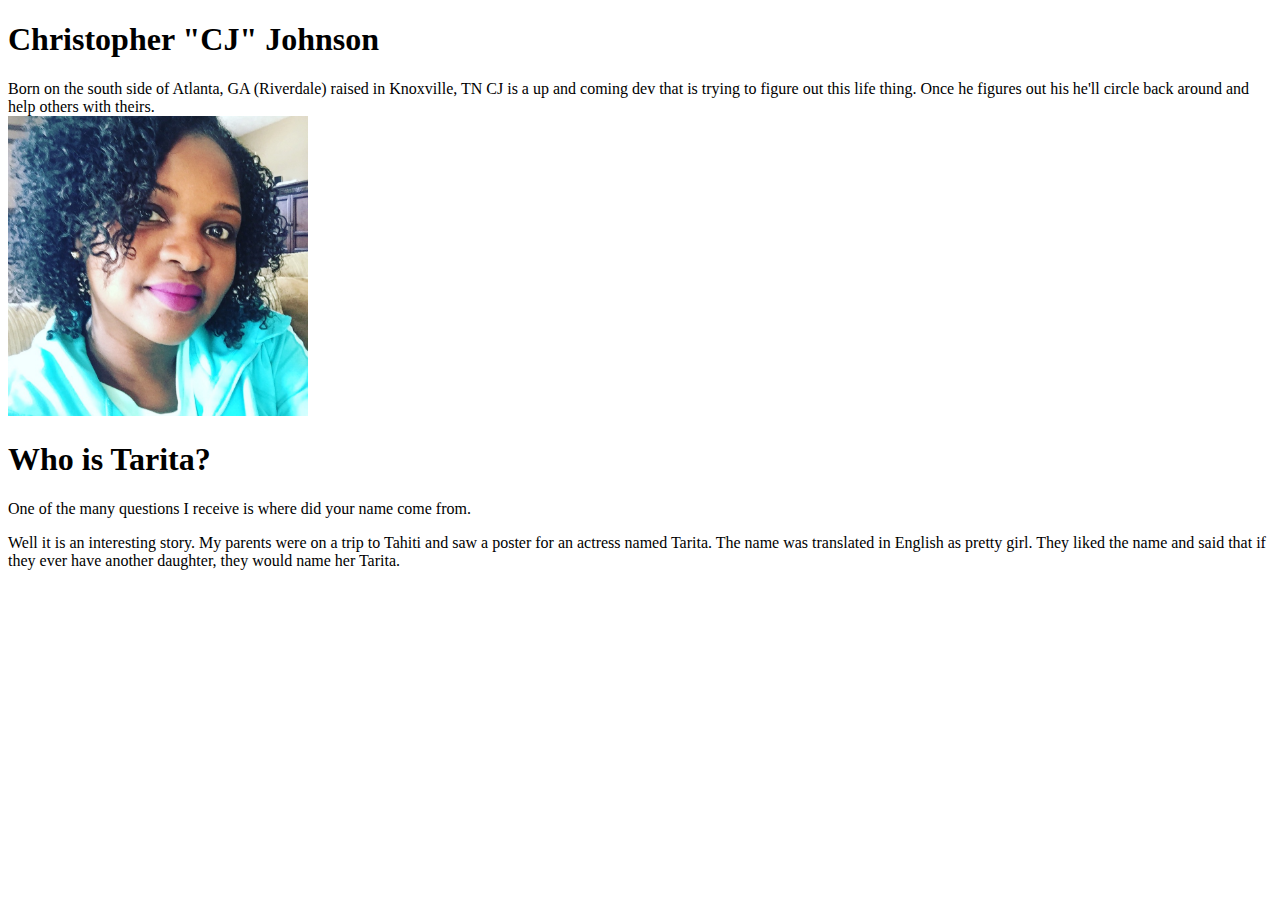
==== aboutus.html @ bb0d76a2 "Merge pull request #6 from Baybedoll-techgirl/Tarita-BIO" ====
<!DOCTYPE html>
<html lang="en">
<head>
    <meta charset="UTF-8">
    <meta http-equiv="X-UA-Compatible" content="IE=edge">
    <meta name="viewport" content="width=device-width, initial-scale=1.0">
    <title>About Us</title>
    <link rel="stylesheet" href="style.css">
    
</head>
  <body>
<div class="CJ">
<h1>Christopher "CJ" Johnson</h1>
   Born on the south side of Atlanta, GA (Riverdale) raised in Knoxville, TN CJ is a up and coming dev that is trying to figure out this life thing. Once he figures out his he'll circle back around and help others with theirs.
  </div>
<div class="tj">
    <img src='TJ_photo.jpeg' alt='Picture of Tarita' width="300" height="300">
    <h1>Who is Tarita?</h1>
    <p>One of the many questions I receive is where did your name come from.
    </p>
    <p>Well it is an interesting story. My parents were on a trip to Tahiti and saw a poster for an actress named Tarita. The name was translated in English as pretty girl. They liked the name and said that if they ever have another daughter, they would name her Tarita.</p>
    </div>
  <script src="script.js"></script>
</body>
</html>
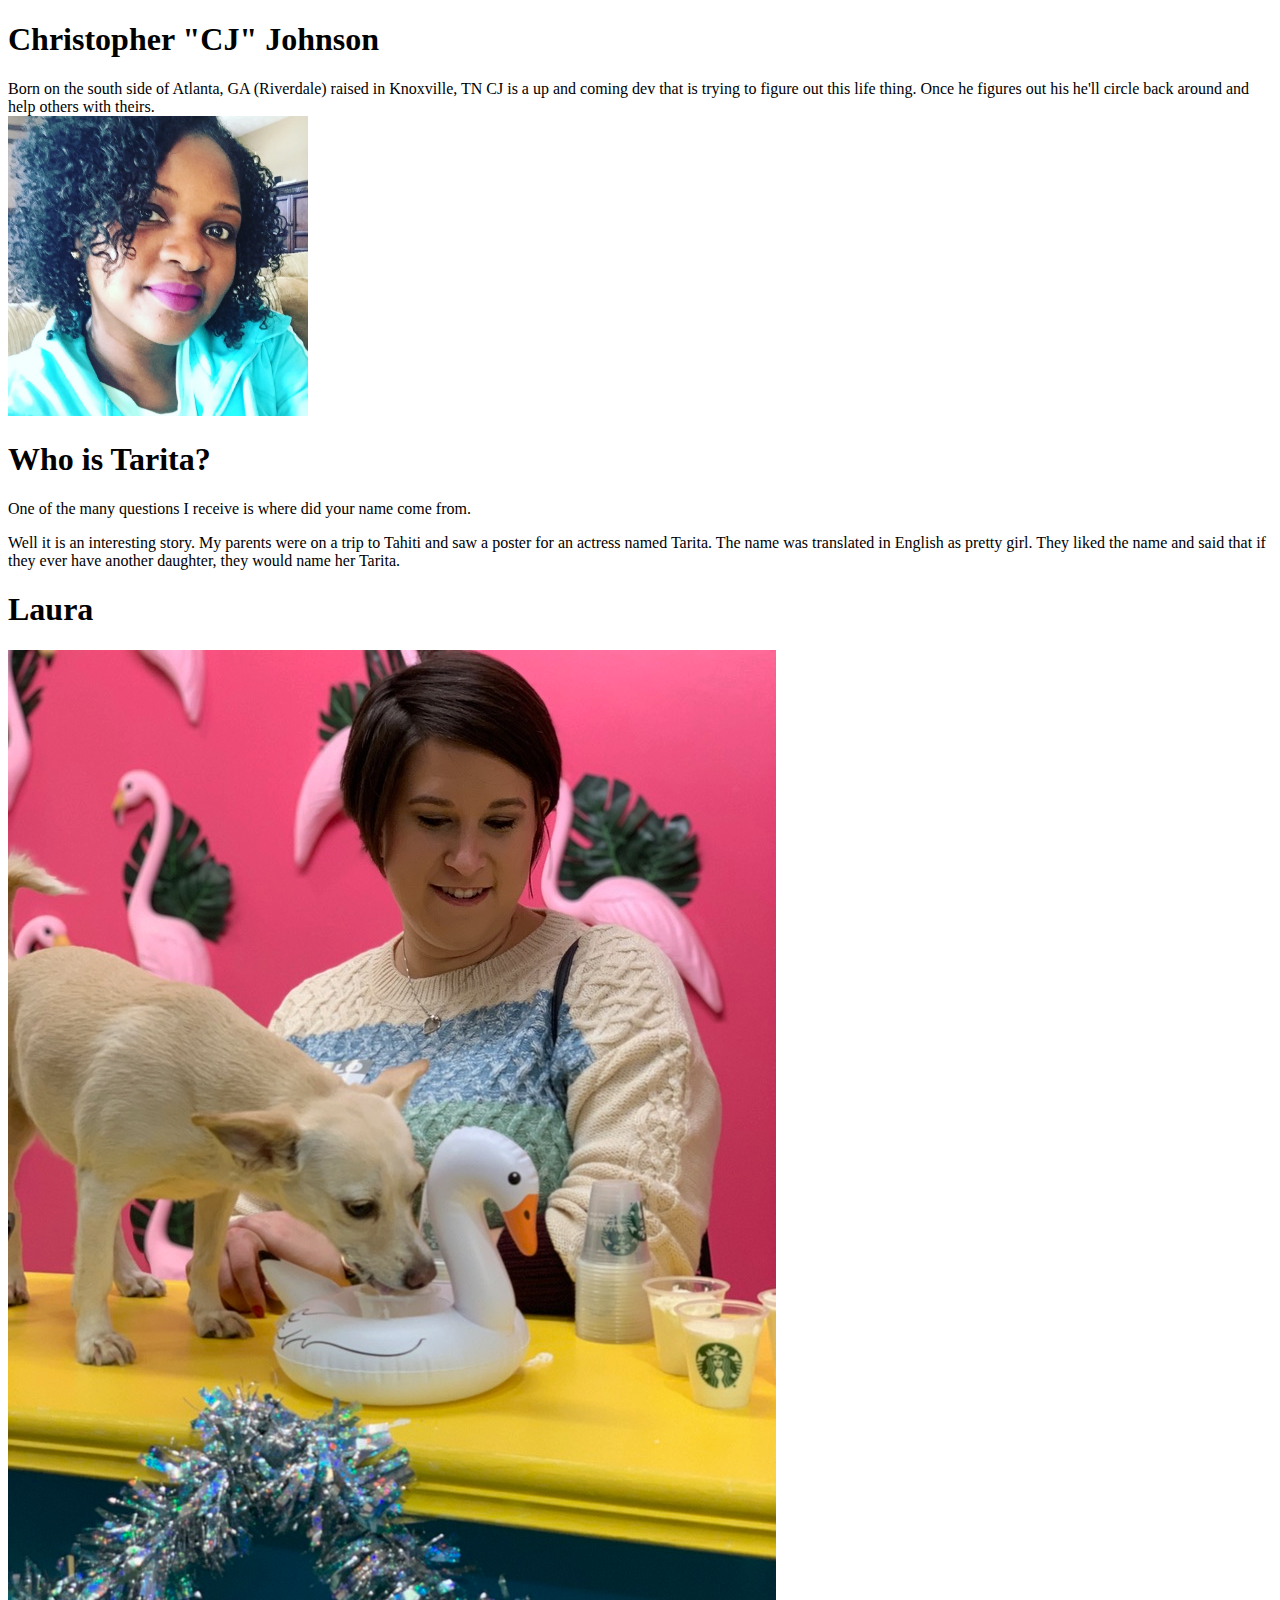
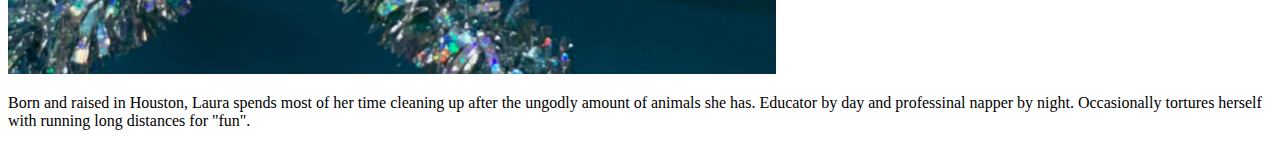
==== commit 80d325fb: "Merge pull request #10 from Baybedoll-techgirl/lauranewbranch" ====
--- a/aboutus.html
+++ b/aboutus.html
@@ -20,6 +20,10 @@
     </p>
     <p>Well it is an interesting story. My parents were on a trip to Tahiti and saw a poster for an actress named Tarita. The name was translated in English as pretty girl. They liked the name and said that if they ever have another daughter, they would name her Tarita.</p>
     </div>
-  <script src="script.js"></script>
+
+    <h1>Laura</h1>
+    <img src="laura.jpeg" alt="Laura at FOMO Factory">
+    <p>Born and raised in Houston, Laura spends most of her time cleaning up after the ungodly amount of animals she has. Educator by day and professinal napper by night. Occasionally tortures herself with running long distances for "fun".</p>
+<script src="script.js"></script>
 </body>
 </html>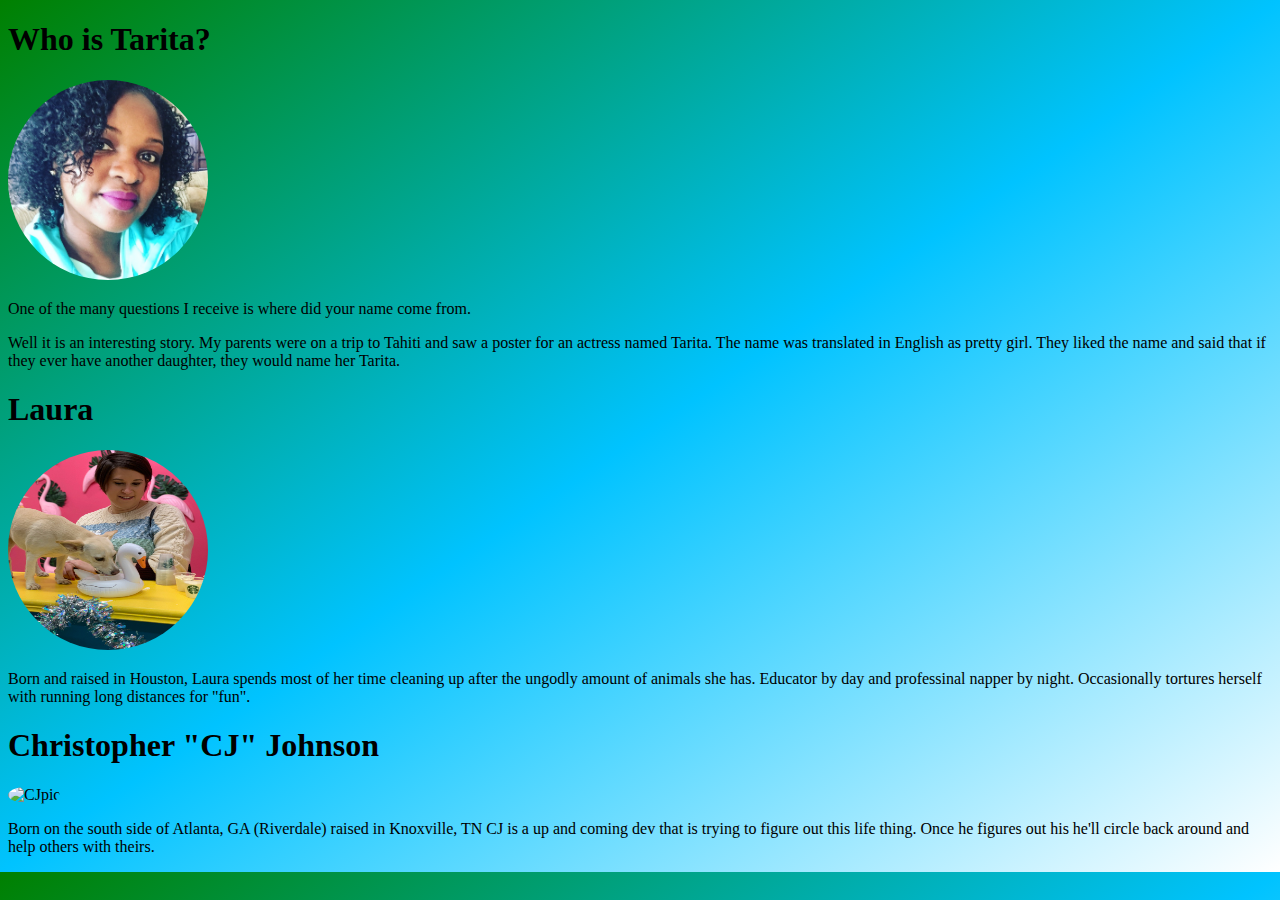
==== commit 4dc901eb: "aboutus page changes" ====
--- a/aboutus.html
+++ b/aboutus.html
@@ -5,25 +5,31 @@
     <meta http-equiv="X-UA-Compatible" content="IE=edge">
     <meta name="viewport" content="width=device-width, initial-scale=1.0">
     <title>About Us</title>
-    <link rel="stylesheet" href="style.css">
+    <link href="aboutussty.css" rel="stylesheet" type = "text/css">
     
 </head>
   <body>
-<div class="CJ">
-<h1>Christopher "CJ" Johnson</h1>
-   Born on the south side of Atlanta, GA (Riverdale) raised in Knoxville, TN CJ is a up and coming dev that is trying to figure out this life thing. Once he figures out his he'll circle back around and help others with theirs.
-  </div>
+
 <div class="tj">
-    <img src='TJ_photo.jpeg' alt='Picture of Tarita' width="300" height="300">
     <h1>Who is Tarita?</h1>
+    <img src='TJ_photo.jpeg' alt='Picture of Tarita' width="200px" height="200px">
     <p>One of the many questions I receive is where did your name come from.
     </p>
     <p>Well it is an interesting story. My parents were on a trip to Tahiti and saw a poster for an actress named Tarita. The name was translated in English as pretty girl. They liked the name and said that if they ever have another daughter, they would name her Tarita.</p>
     </div>
 
     <h1>Laura</h1>
-    <img src="laura.jpeg" alt="Laura at FOMO Factory">
+    <img src="laura.jpeg" alt="Laura at FOMO Factory" style="width:200px;height:200px";>
     <p>Born and raised in Houston, Laura spends most of her time cleaning up after the ungodly amount of animals she has. Educator by day and professinal napper by night. Occasionally tortures herself with running long distances for "fun".</p>
-<script src="script.js"></script>
+
+    <div class="CJ">
+    
+        <h1>Christopher "CJ" Johnson</h1>
+        <img src="portrait.jpg" alt="CJpic" style="width:200px;height:200px";>
+        <p>
+           Born on the south side of Atlanta, GA (Riverdale) raised in Knoxville, TN CJ is a up and coming dev that is trying to figure out this life thing. Once he figures out his he'll circle back around and help others with theirs.
+        </p>
+          </div>
+
 </body>
 </html>--- a/aboutussty.css
+++ b/aboutussty.css
@@ -0,0 +1,14 @@
+
+
+
+img {
+    border-radius: 100%;
+    
+}
+
+body {
+    /* background-image: url("https://image.freepik.com/free-vector/green-tones-gradient-background_23-2148380476.jpg"); */
+    background-image: linear-gradient(to bottom right,green, rgb(0, 195, 255), white);
+    background-color: #cccccc;
+ 
+}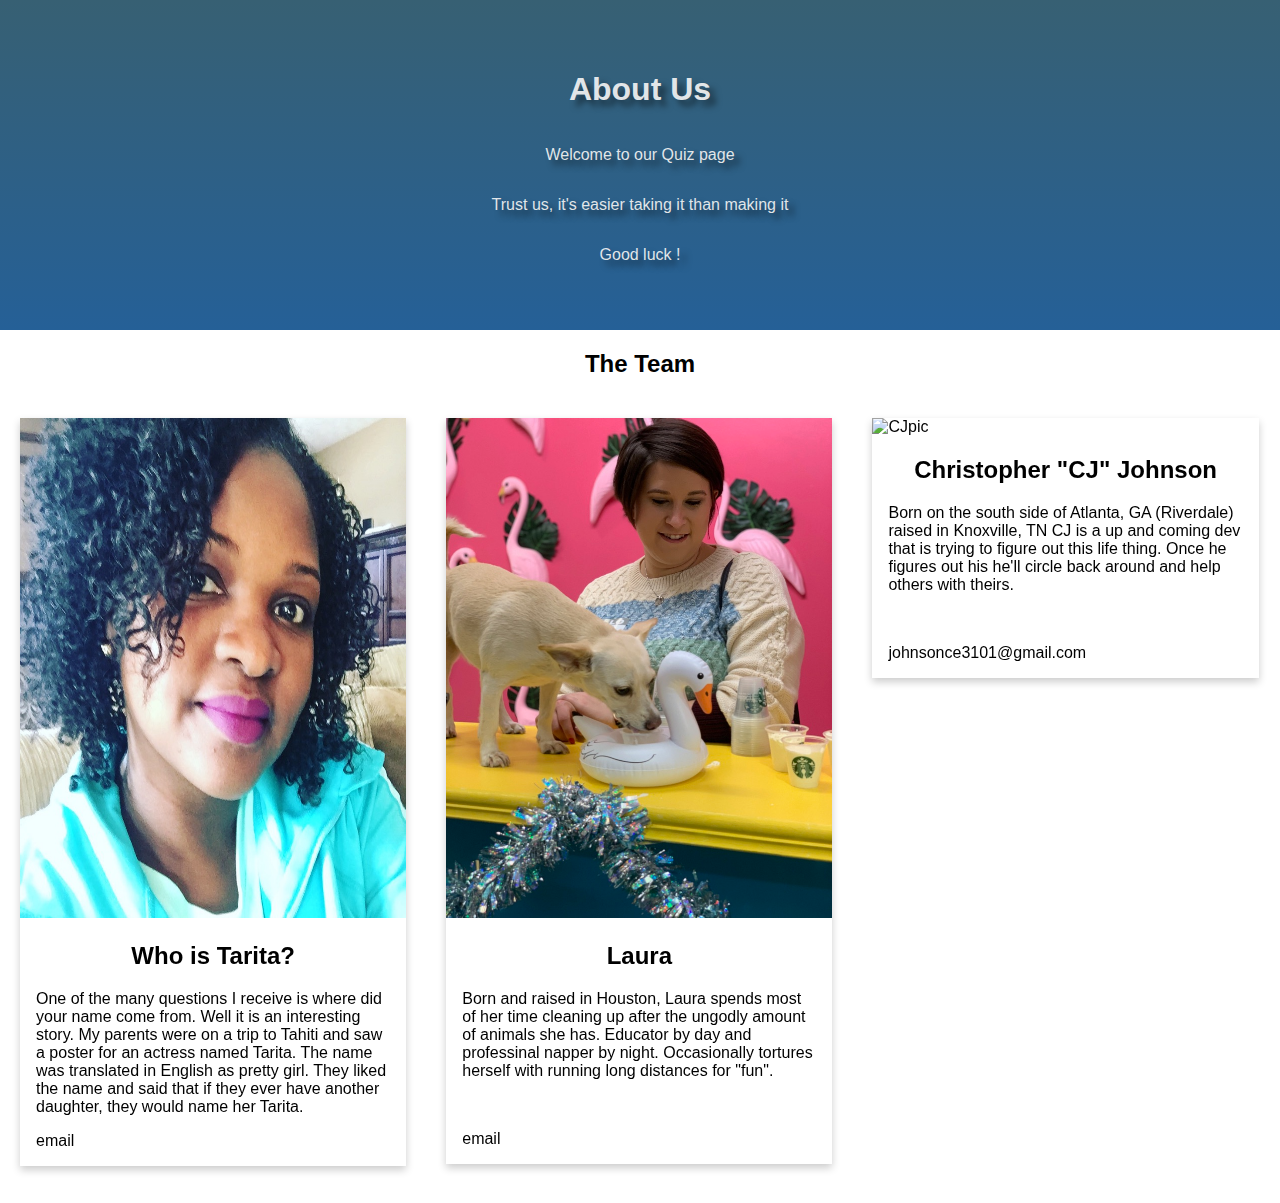
==== commit 96ab18c3: "new abt us page" ====
--- a/aboutus.html
+++ b/aboutus.html
@@ -3,33 +3,92 @@
 <head>
     <meta charset="UTF-8">
     <meta http-equiv="X-UA-Compatible" content="IE=edge">
-    <meta name="viewport" content="width=device-width, initial-scale=1.0">
-    <title>About Us</title>
+    <meta name="viewport" content="width=device-width, initial-scale=1">
+
     <link href="aboutussty.css" rel="stylesheet" type = "text/css">
     
 </head>
-  <body>
 
-<div class="tj">
-    <h1>Who is Tarita?</h1>
-    <img src='TJ_photo.jpeg' alt='Picture of Tarita' width="200px" height="200px">
-    <p>One of the many questions I receive is where did your name come from.
-    </p>
-    <p>Well it is an interesting story. My parents were on a trip to Tahiti and saw a poster for an actress named Tarita. The name was translated in English as pretty girl. They liked the name and said that if they ever have another daughter, they would name her Tarita.</p>
+<body>
+
+  <video id="vid" playsinline autoplay muted loop>
+    <source src="fabric.mov" type="video/mp4">
+    </video>
+
+
+  
+<div class="about">
+
+ <h1 class="title">About Us</h1>
+ <p> Welcome to our Quiz page</p>
+ <p>Trust us, it's easier taking it than making it</p>
+ <p>Good luck !</p>
+ </div>
+
+
+<h2 style="text-align: center;">The Team</h2>
+
+   <div class="row">
+     <div class="column">
+       <div class="card">
+      <img src='TJ_photo.jpeg' alt='Picture of Tarita' style="width:100%" height="500px" class="PicTJ">
+
+      <div class="container">
+
+    <h2 style="text-align: center;">Who is Tarita?</h2>
+
+    <p class="TP">One of the many questions I receive is where did your name come from.
+    Well it is an interesting story. My parents were on a trip to Tahiti and saw a poster for an actress named Tarita. The name was translated in English as pretty girl. They liked the name and said that if they ever have another daughter, they would name her Tarita.</p>
+    <p>email</p>
+    </div>
+    </div>
     </div>
 
-    <h1>Laura</h1>
-    <img src="laura.jpeg" alt="Laura at FOMO Factory" style="width:200px;height:200px";>
-    <p>Born and raised in Houston, Laura spends most of her time cleaning up after the ungodly amount of animals she has. Educator by day and professinal napper by night. Occasionally tortures herself with running long distances for "fun".</p>
+    <div class="column">
+      <div class="card">
 
-    <div class="CJ">
     
-        <h1>Christopher "CJ" Johnson</h1>
-        <img src="portrait.jpg" alt="CJpic" style="width:200px;height:200px";>
-        <p>
+    <img src="laura.jpeg" alt="Laura at FOMO Factory" style="width:100%;" height="500px" class="Lpic">
+
+    <div class="container">
+      
+    <h2 style="text-align: center;">Laura</h2>
+
+    <p class="LP">
+      Born and raised in Houston, Laura spends most of her time cleaning up after the ungodly amount of animals she has. Educator by day and professinal napper by night. Occasionally tortures herself with running long distances for "fun".
+    </p>
+    <br>
+    <p>email</p>
+    </div>
+    </div>
+  </div>
+
+  <div class="column">
+    <div class="card">
+   
+      <img src="portrait.jpg" alt="CJpic" style="width: 100%"; height="500px" class="CJp">
+    
+      <div class="container">
+
+        <h2 style="text-align: center;">Christopher "CJ" Johnson</h2>
+       
+        <style>
+          @import url('https://fonts.googleapis.com/css2?family=Noto+Sans+JP:wght@500&display=swap');
+          </style>
+        <p class="CP">
+          <style>
+            @import url('https://fonts.googleapis.com/css2?family=Noto+Sans+JP:wght@300&display=swap');
+            </style>
+
            Born on the south side of Atlanta, GA (Riverdale) raised in Knoxville, TN CJ is a up and coming dev that is trying to figure out this life thing. Once he figures out his he'll circle back around and help others with theirs.
         </p>
+        <br>
+        <p>johnsonce3101@gmail.com</p>
           </div>
+        </div>
+      </div>
+      </div>
+
 
 </body>
 </html>--- a/aboutussty.css
+++ b/aboutussty.css
@@ -1,14 +1,77 @@
+video {
+    object-fit: cover;
+    width: 100vw;
+    height: 100%;
+    position: fixed;
+    
+   
+  }
+
+
+html  {
+    box-sizing: border-box;
+}
+
+body {
+    font-family: Arial, Helvetica, sans-serif;
+    margin: 0;
+  }
+
+*, * :before, *:after {
+    box-sizing: inherit;
+}
+
+.column {
+    display: flex;
+    position: relative;
+    float: left;
+    width: 33.3%;
+    margin-bottom: 16px;
+    padding: 0px;
+    
+  }
+
+  .card {
+    box-shadow: 0 4px 8px 0 rgba(0, 0, 0, 0.2);
+    margin: 20px;
+    margin-bottom: 5%;
+  }
+
+  .about {
+      display: flex;
+      position: relative;
+      flex-direction: column;
+    padding: 50px;
+    text-align: center;
+    color: rgba(245, 245, 245, 0.911);
+    text-shadow: 6px 6px 6px rgba(0, 0, 0, 0.5);
+    font-family: -apple-system, BlinkMacSystemFont, "Segoe UI", Roboto, Helvetica, Arial, sans-serif, "Apple Color Emoji", "Segoe UI Emoji", "Segoe UI Symbol";
+  
+  }
+
+  .about {
+      background-image: linear-gradient( #376073, #256097) ;
+  }
+
+  .container {
+    padding: 0 16px;
+  }
 
 
 
-img {
-    border-radius: 100%;
-    
-}
+  .container::after, .row::after {
+    content: "";
+    clear: both;
+    display: table;
+  }
 
-body {
-    /* background-image: url("https://image.freepik.com/free-vector/green-tones-gradient-background_23-2148380476.jpg"); */
-    background-image: linear-gradient(to bottom right,green, rgb(0, 195, 255), white);
-    background-color: #cccccc;
- 
-}+  @media screen and (max-width: 650px) {
+    .column {
+      width: 100%;
+      display: block;
+    }
+  
+
+
+
+
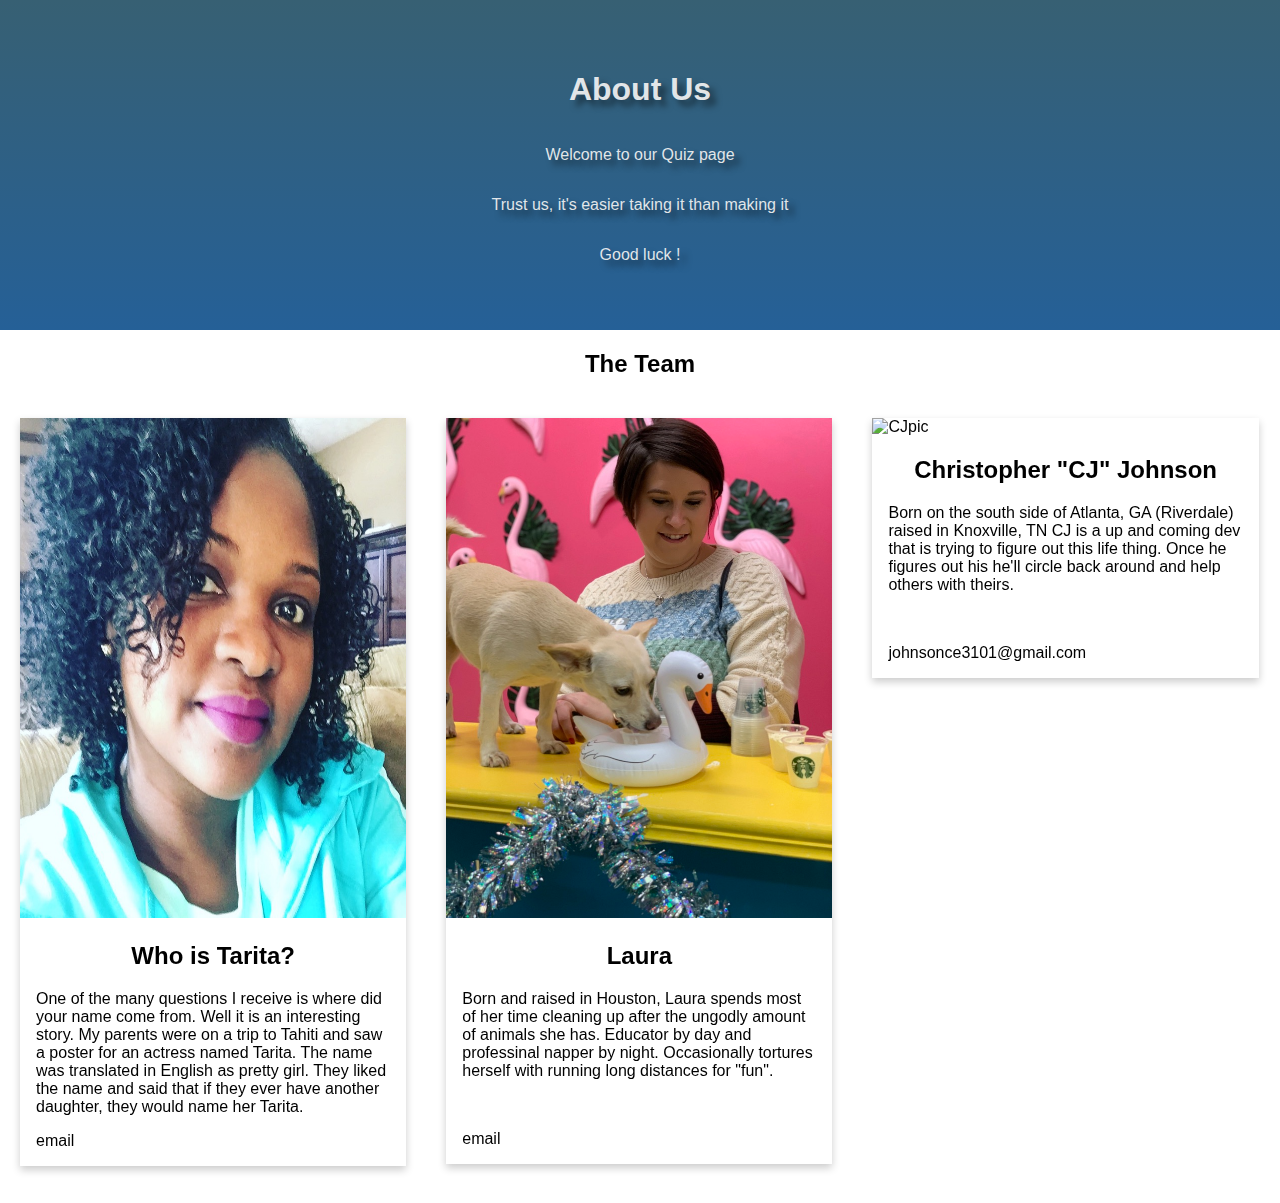
==== commit b11dc383: "show team" ====
--- a/aboutus.html
+++ b/aboutus.html
@@ -26,7 +26,7 @@
  </div>
 
 
-<h2 style="text-align: center;">The Team</h2>
+<h2 style="text-align: center;" class="team">The Team</h2>
 
    <div class="row">
      <div class="column">
--- a/aboutussty.css
+++ b/aboutussty.css
@@ -53,6 +53,12 @@
       background-image: linear-gradient( #376073, #256097) ;
   }
 
+  .team {
+      display: flex;
+      position:relative;
+      flex-direction: column;
+  }
+
   .container {
     padding: 0 16px;
   }
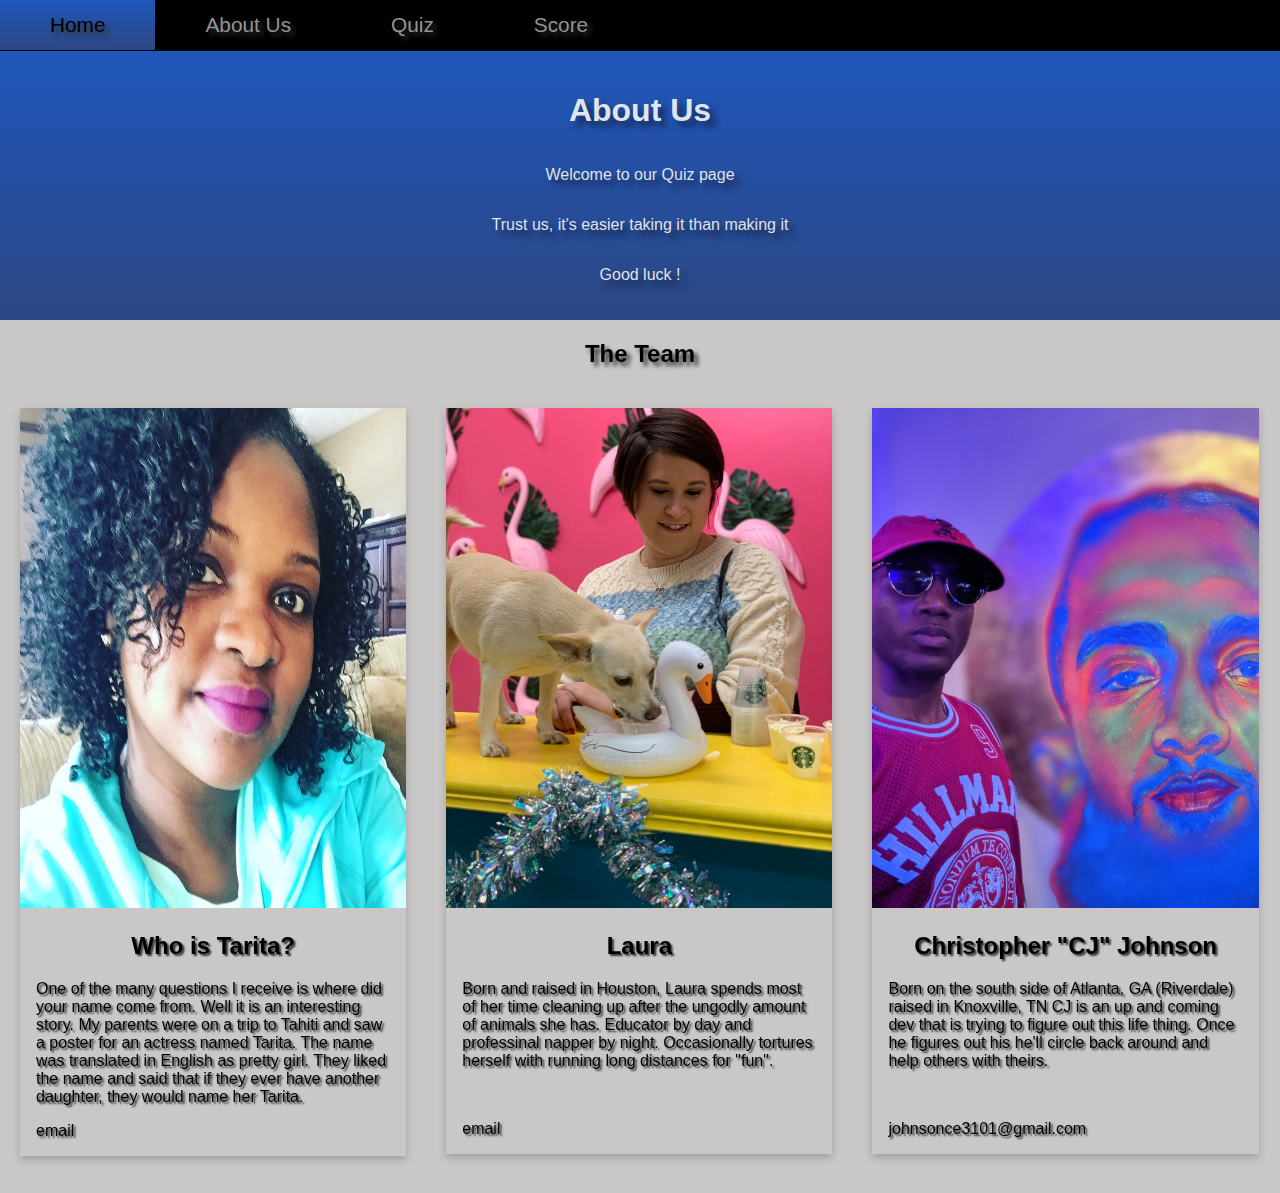
==== commit 13ef497f: "Quiz Project near complete" ====
--- a/aboutus.html
+++ b/aboutus.html
@@ -8,11 +8,18 @@
     <link href="aboutussty.css" rel="stylesheet" type = "text/css">
     
 </head>
+<ul>
+  <li><a href="introPage.html">Home</a></li>
+   <li><a href="aboutus.html">About Us</a></li>
+  <li><a href="quizpage.html">Quiz</a></li>
+ <li><a href="end.html">Score</a></li>
+</ul>
 
-<body>
+
+<body style="background-color: rgba(189, 185, 185, 0.8);">
 
   <video id="vid" playsinline autoplay muted loop>
-    <source src="fabric.mov" type="video/mp4">
+    <source src="plexus.mp4" type="video/mp4">
     </video>
 
 
@@ -66,7 +73,7 @@
   <div class="column">
     <div class="card">
    
-      <img src="portrait.jpg" alt="CJpic" style="width: 100%"; height="500px" class="CJp">
+      <img src="cjPic.jpg" alt="CJpic" style="width: 100%"; height="500px" class="CJp">
     
       <div class="container">
 
@@ -80,7 +87,7 @@
             @import url('https://fonts.googleapis.com/css2?family=Noto+Sans+JP:wght@300&display=swap');
             </style>
 
-           Born on the south side of Atlanta, GA (Riverdale) raised in Knoxville, TN CJ is a up and coming dev that is trying to figure out this life thing. Once he figures out his he'll circle back around and help others with theirs.
+           Born on the south side of Atlanta, GA (Riverdale) raised in Knoxville, TN CJ is an up and coming dev that is trying to figure out this life thing. Once he figures out his he'll circle back around and help others with theirs.
         </p>
         <br>
         <p>johnsonce3101@gmail.com</p>
--- a/aboutussty.css
+++ b/aboutussty.css
@@ -1,10 +1,8 @@
 video {
     object-fit: cover;
     width: 100vw;
-    height: 100%;
-    position: fixed;
-    
-   
+    height: 100vh;
+    position:fixed; 
   }
 
 
@@ -35,28 +33,36 @@
     box-shadow: 0 4px 8px 0 rgba(0, 0, 0, 0.2);
     margin: 20px;
     margin-bottom: 5%;
+    text-shadow: 2px 2px 2px rgb(51, 49, 49);
+    /* background-color: white; */
   }
 
   .about {
       display: flex;
       position: relative;
       flex-direction: column;
-    padding: 50px;
+    padding: 20px;
     text-align: center;
     color: rgba(245, 245, 245, 0.911);
     text-shadow: 6px 6px 6px rgba(0, 0, 0, 0.5);
     font-family: -apple-system, BlinkMacSystemFont, "Segoe UI", Roboto, Helvetica, Arial, sans-serif, "Apple Color Emoji", "Segoe UI Emoji", "Segoe UI Symbol";
+    
   
   }
 
   .about {
-      background-image: linear-gradient( #376073, #256097) ;
+      background-image: linear-gradient( #1f56bb, #2c4783) ;
+    
   }
+
+
 
   .team {
       display: flex;
       position:relative;
       flex-direction: column;
+      text-shadow: 4px 4px 4px rgb(51, 49, 49);
+    
   }
 
   .container {
@@ -77,7 +83,60 @@
       display: block;
     }
   
+}
 
+ul {
+    list-style-type: none;
+    margin: 0;
+    padding: 0;
+  }
 
+  li {
+    display: inline;
+  }
 
+  ul {
+    background-color: #dddddd;
+    /* border-radius: 5px; */
+  }
+ 
+ul {
+  list-style-type: none;
+  margin: 0;
+  padding: 0;
+  overflow: hidden;
+  background-color: black;
+  
+  
+  
+}
 
+li {
+  float: left;
+}
+
+li a {
+  display: flex;
+  position: relative;
+  color: rgba(189, 185, 185, 0.8);
+  padding: 13px 16px;
+  text-decoration: none;
+  padding-left: 50px;
+  padding-right: 50px;
+  /* border-radius: 4px; */
+  border: rgb(124, 120, 120);
+  height: 50px;
+  text-align: center;
+  margin-bottom: .5px;
+  font-size: 1.3rem;
+  text-shadow: 4px 4px 4px rgb(51, 49, 49);
+  
+  
+}
+
+/* Change the link color to #111 (black) on hover */
+li a:hover {
+  background-image: linear-gradient( #1f56bb, #2c4783);
+  color: black;
+}
+    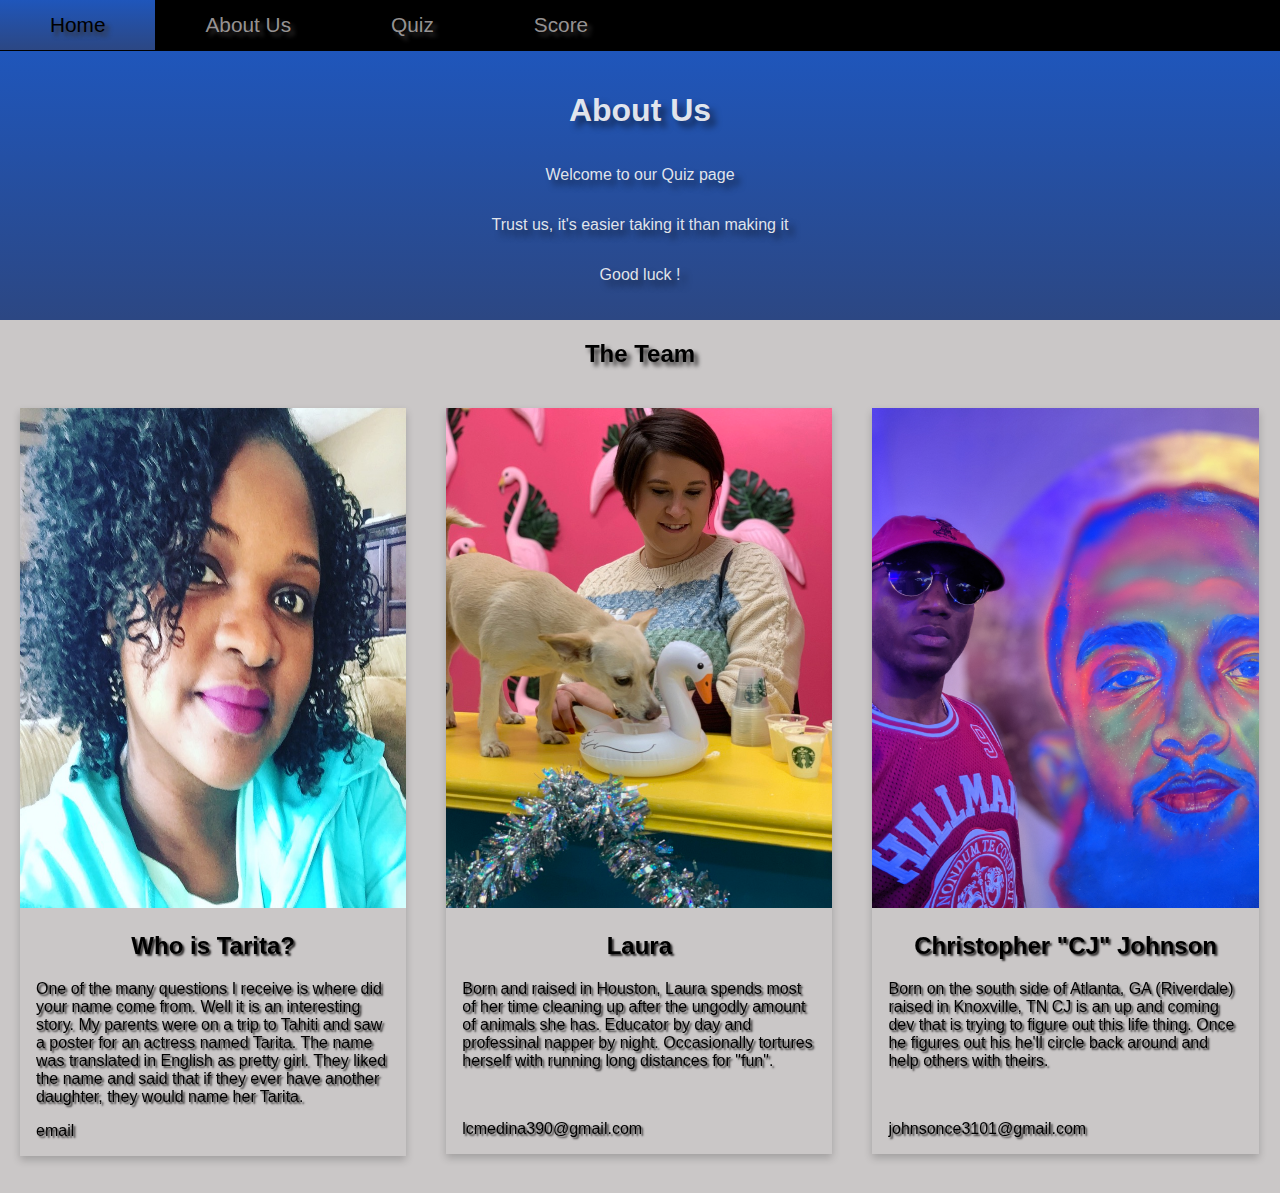
==== commit 74e4892f: "Merge pull request #23 from Baybedoll-techgirl/css_bug_fix" ====
--- a/aboutus.html
+++ b/aboutus.html
@@ -65,7 +65,7 @@
       Born and raised in Houston, Laura spends most of her time cleaning up after the ungodly amount of animals she has. Educator by day and professinal napper by night. Occasionally tortures herself with running long distances for "fun".
     </p>
     <br>
-    <p>email</p>
+    <p>lcmedina390@gmail.com</p>
     </div>
     </div>
   </div>
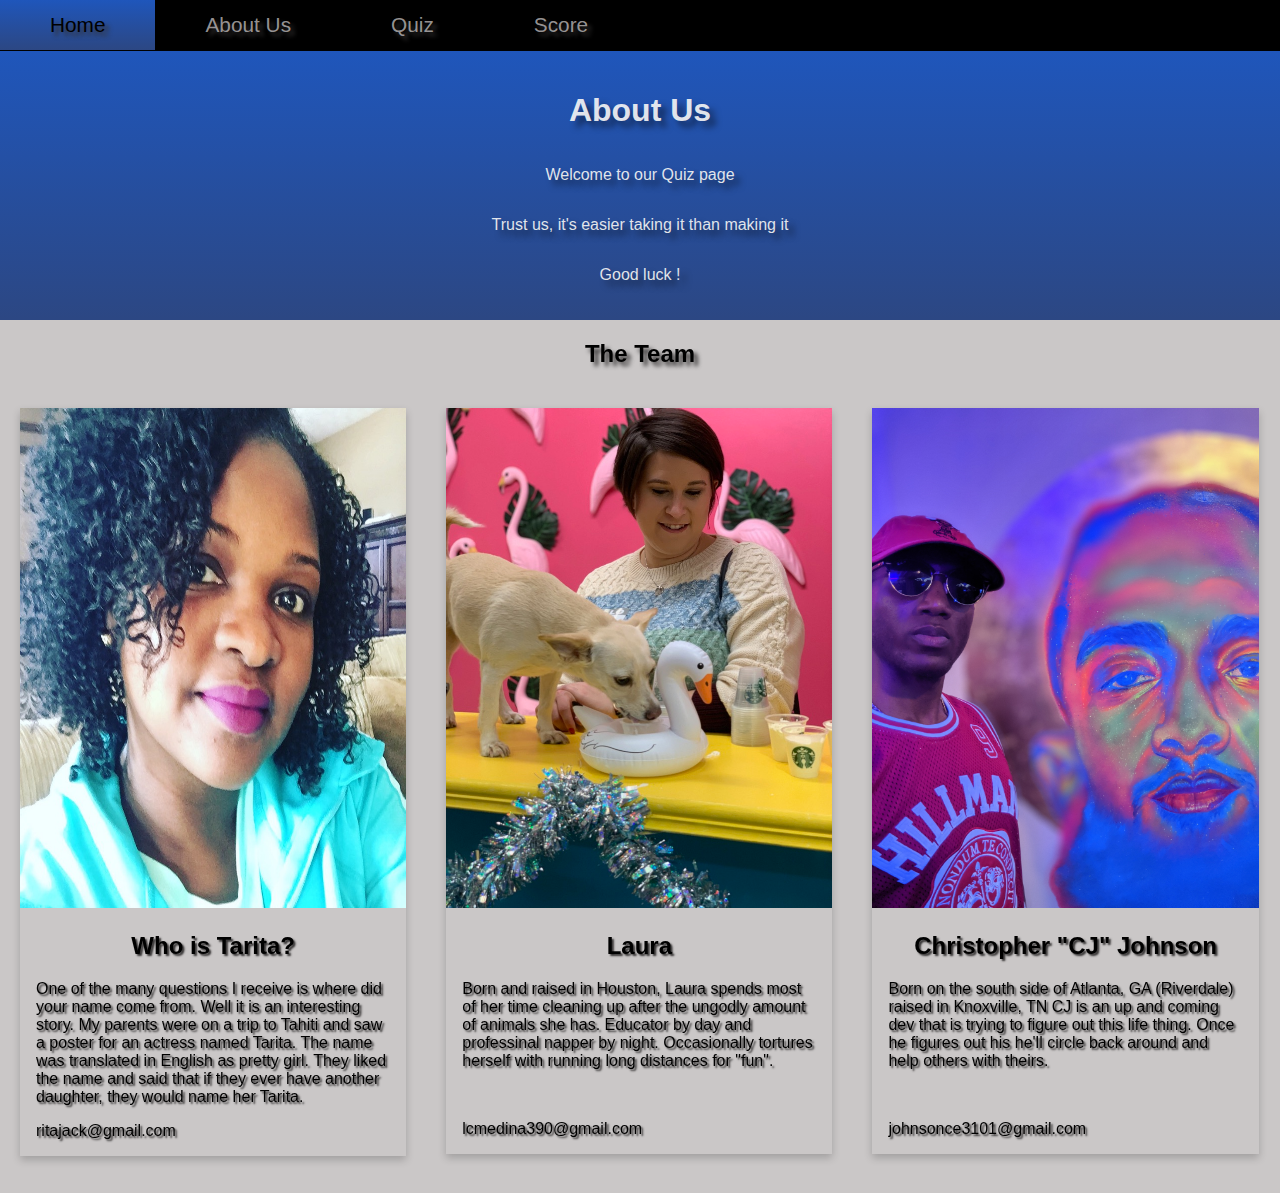
==== commit 754052b5: "Update aboutus.html" ====
--- a/aboutus.html
+++ b/aboutus.html
@@ -9,7 +9,7 @@
     
 </head>
 <ul>
-  <li><a href="introPage.html">Home</a></li>
+  <li><a href="index.html">Home</a></li>
    <li><a href="aboutus.html">About Us</a></li>
   <li><a href="quizpage.html">Quiz</a></li>
  <li><a href="end.html">Score</a></li>
@@ -46,7 +46,7 @@
 
     <p class="TP">One of the many questions I receive is where did your name come from.
     Well it is an interesting story. My parents were on a trip to Tahiti and saw a poster for an actress named Tarita. The name was translated in English as pretty girl. They liked the name and said that if they ever have another daughter, they would name her Tarita.</p>
-    <p>email</p>
+    <p>ritajack@gmail.com</p>
     </div>
     </div>
     </div>
@@ -98,4 +98,4 @@
 
 
 </body>
-</html>+</html>
